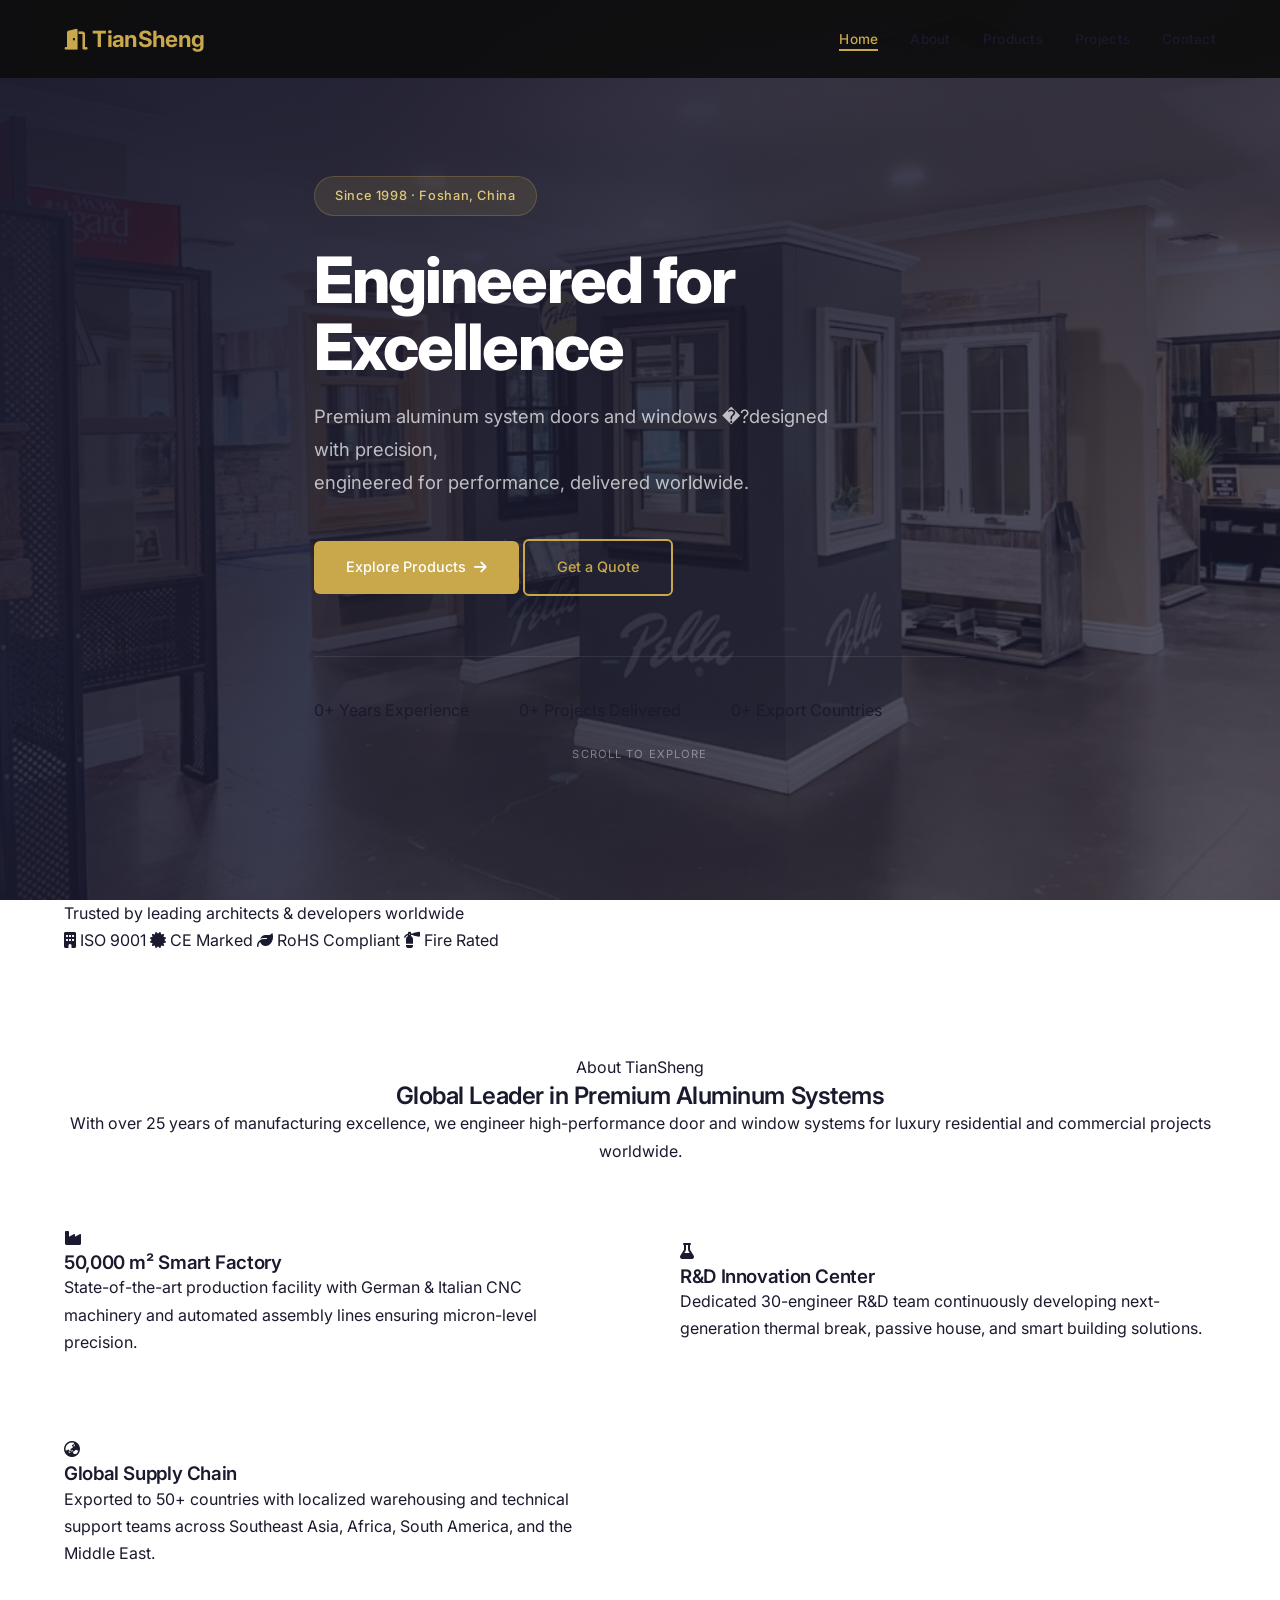
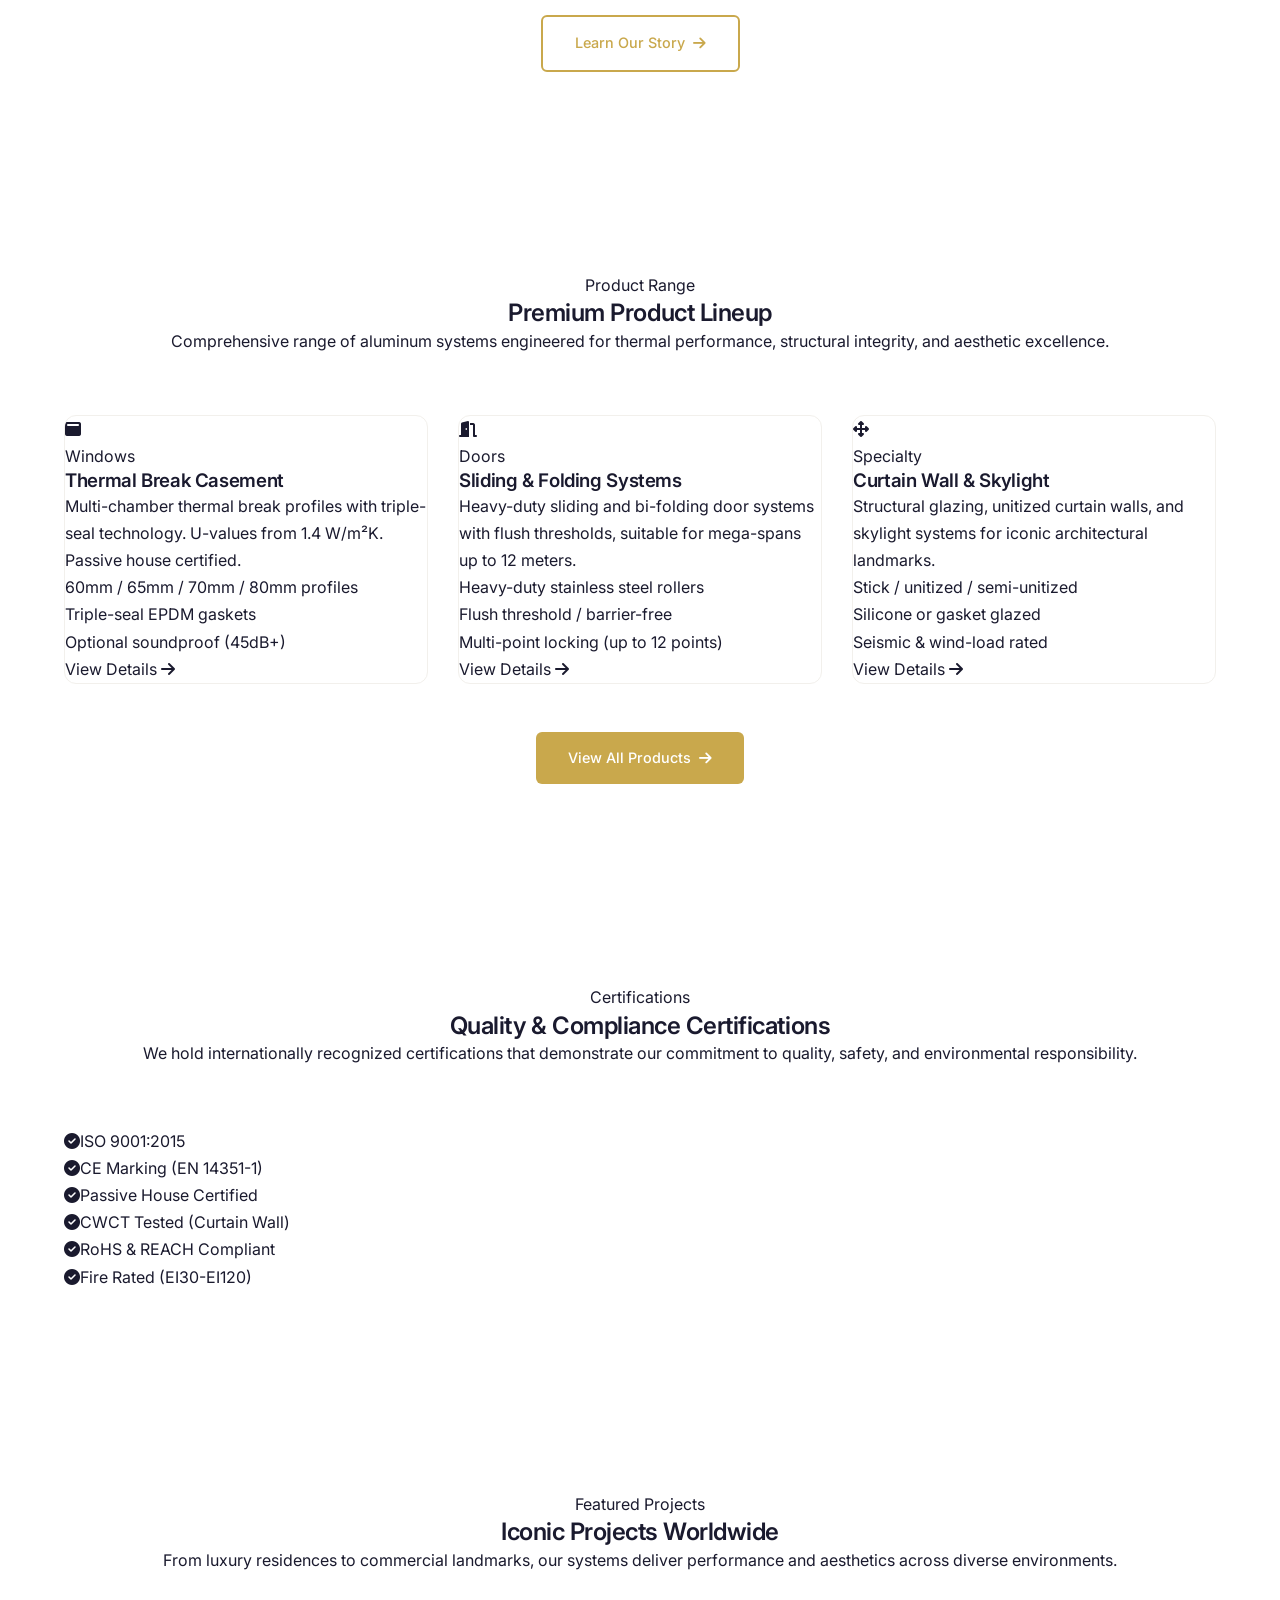
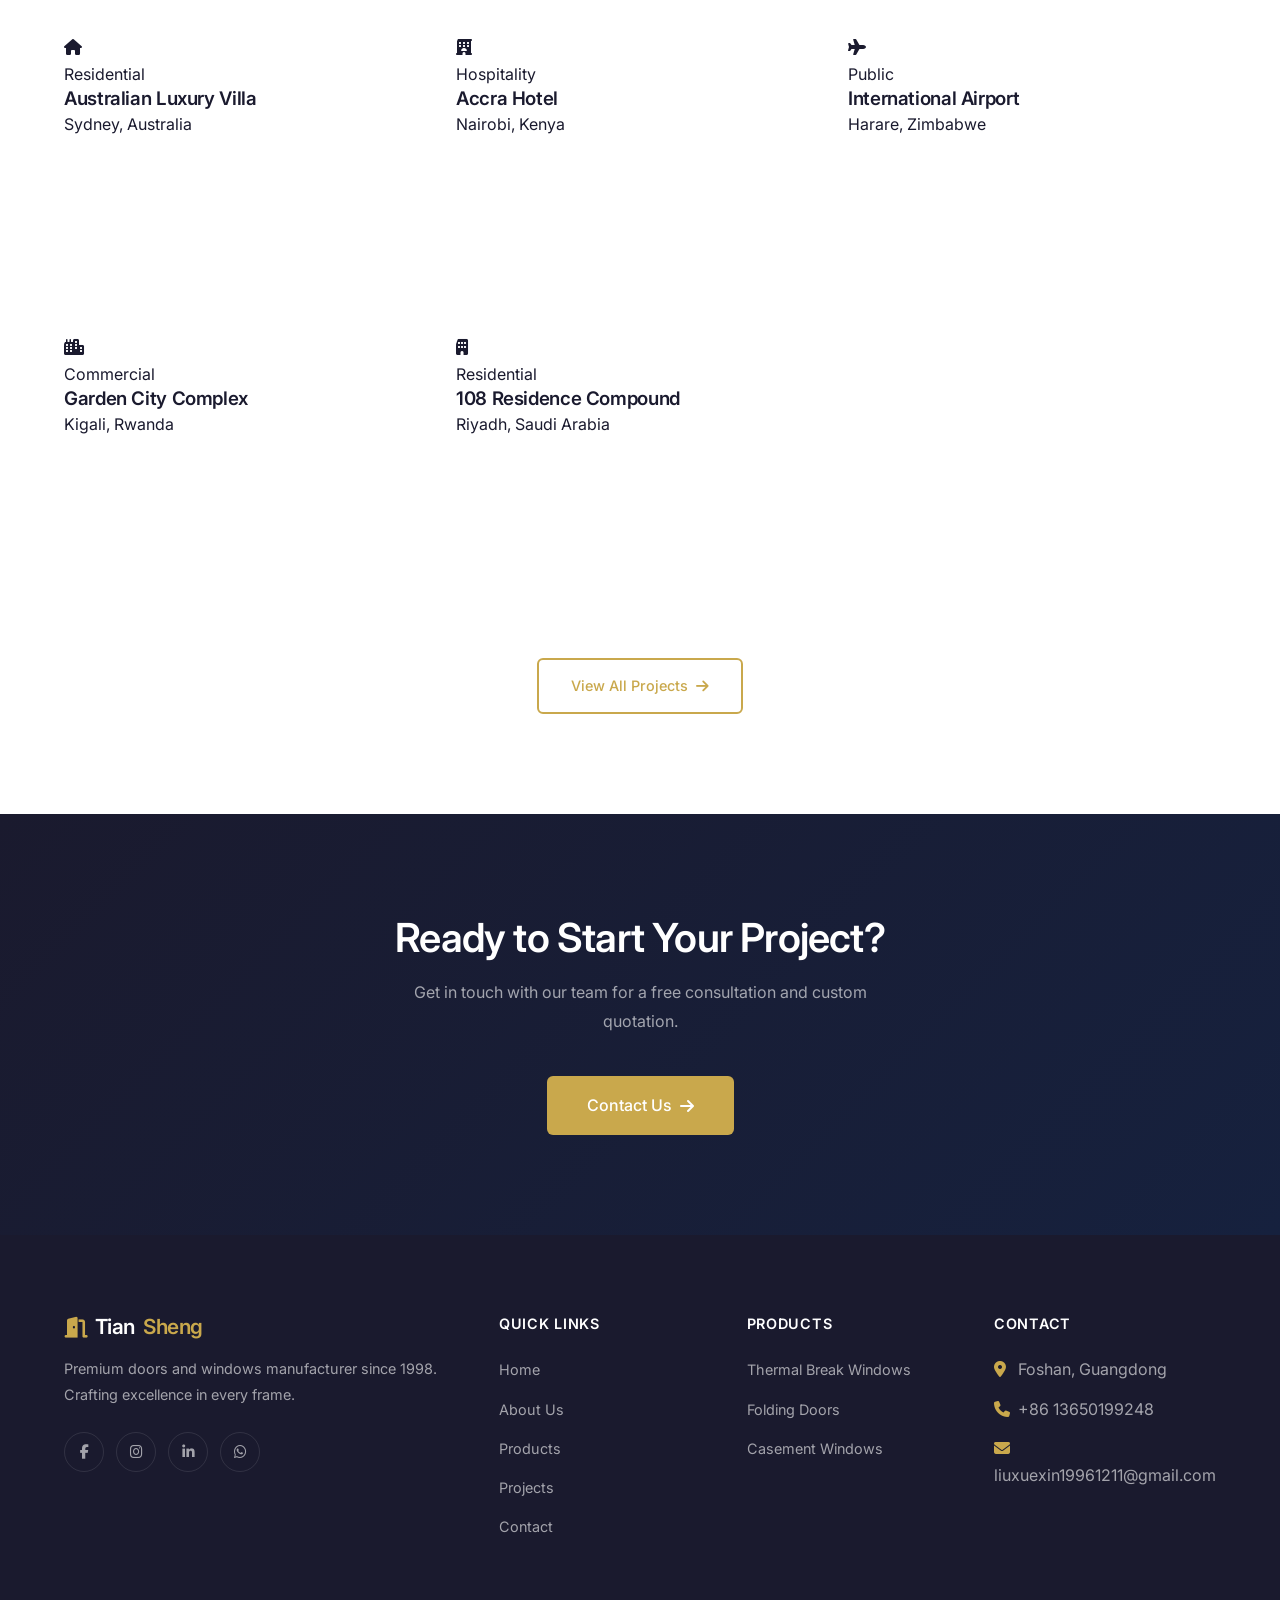
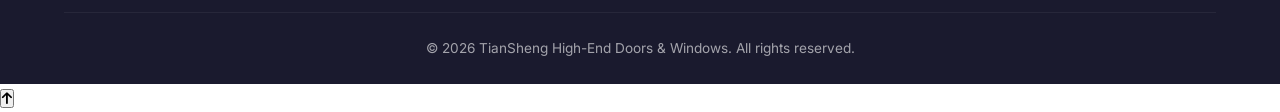
==== index.html @ 4a29be85 "Initial commit: tiansheng aluminum website" ====
<!DOCTYPE html>
<html lang="en">
<head>
  <meta charset="UTF-8">
  <meta name="viewport" content="width=device-width, initial-scale=1.0">
  <title>TianSheng �?High-End Doors & Windows | Premium Aluminum Systems</title>
  <meta name="description" content="TianSheng is a world-class manufacturer of thermal break aluminum windows, sliding doors, folding doors and curtain wall systems. ISO 9001, CE certified. Engineered in Foshan, China.">
  <link rel="preconnect" href="https://fonts.googleapis.com">
  <link rel="preconnect" href="https://fonts.gstatic.com" crossorigin>
  <link href="https://fonts.googleapis.com/css2?family=Inter:wght@300;400;500;600;700;800&family=Noto+Sans+SC:wght@300;400;500;700&display=swap" rel="stylesheet">
  <link rel="stylesheet" href="https://cdnjs.cloudflare.com/ajax/libs/font-awesome/6.4.0/css/all.min.css">
  <link rel="stylesheet" href="css/style.css">
</head>
<body>

  <!-- ===== Navigation ===== -->
  <nav class="navbar" id="navbar">
    <div class="container">
      <a href="index.html" class="logo">
        <i class="fas fa-door-open"></i>
        <span>TianSheng</span>
      </a>
      <ul class="nav-links" id="navMenu">
        <li><a href="index.html" class="active">Home</a></li>
        <li><a href="about.html">About</a></li>
        <li><a href="products.html">Products</a></li>
        <li><a href="projects.html">Projects</a></li>
        <li><a href="contact.html">Contact</a></li>
      </ul>
      <button class="hamburger" id="navToggle" aria-label="Toggle navigation">
        <span></span><span></span><span></span>
      </button>
    </div>
  </nav>

  <!-- ===== Hero Section ===== -->
  <section class="hero" id="hero">
    <div class="hero-overlay"></div>
    <div class="hero-bg">
      <img src="images/hero/hero-bg.jpg" alt="TianSheng premium aluminum window and door systems">
    </div>
    <div class="hero-content container">
      <div class="hero-badge">Since 1998 · Foshan, China</div>
      <h1>Engineered for<br><span class="hero-highlight">Excellence</span></h1>
      <p>Premium aluminum system doors and windows �?designed with precision,<br>engineered for performance, delivered worldwide.</p>
      <div class="hero-buttons">
        <a href="products.html" class="btn btn-primary">Explore Products <i class="fas fa-arrow-right"></i></a>
        <a href="contact.html" class="btn btn-outline">Get a Quote</a>
      </div>
      <div class="hero-stats">
        <div class="hero-stat">
          <span class="hero-stat-number" data-count="25">0</span><span class="hero-stat-suffix">+</span>
          <span class="hero-stat-label">Years Experience</span>
        </div>
        <div class="hero-stat">
          <span class="hero-stat-number" data-count="500">0</span><span class="hero-stat-suffix">+</span>
          <span class="hero-stat-label">Projects Delivered</span>
        </div>
        <div class="hero-stat">
          <span class="hero-stat-number" data-count="50">0</span><span class="hero-stat-suffix">+</span>
          <span class="hero-stat-label">Export Countries</span>
        </div>
      </div>
      <div class="scroll-indicator">
        <div class="mouse"></div>
        <span>Scroll to explore</span>
      </div>
    </div>
  </section>

  <!-- ===== Brand Bar ===== -->
  <section class="brand-bar">
    <div class="container">
      <span>Trusted by leading architects &amp; developers worldwide</span>
      <div class="brand-logos">
        <span><i class="fas fa-building"></i> ISO 9001</span>
        <span><i class="fas fa-certificate"></i> CE Marked</span>
        <span><i class="fas fa-leaf"></i> RoHS Compliant</span>
        <span><i class="fas fa-fire-extinguisher"></i> Fire Rated</span>
      </div>
    </div>
  </section>

  <!-- ===== About Section ===== -->
  <section class="section" id="about">
    <div class="container">
      <div class="section-header reveal">
        <span class="section-tag">About TianSheng</span>
        <h2>Global Leader in <span>Premium Aluminum Systems</span></h2>
        <p>With over 25 years of manufacturing excellence, we engineer high-performance door and window systems for luxury residential and commercial projects worldwide.</p>
      </div>
      <div class="about-grid">
        <div class="about-card reveal">
          <div class="about-icon"><i class="fas fa-industry"></i></div>
          <h3>50,000 m² Smart Factory</h3>
          <p>State-of-the-art production facility with German & Italian CNC machinery and automated assembly lines ensuring micron-level precision.</p>
        </div>
        <div class="about-card reveal">
          <div class="about-icon"><i class="fas fa-flask"></i></div>
          <h3>R&D Innovation Center</h3>
          <p>Dedicated 30-engineer R&D team continuously developing next-generation thermal break, passive house, and smart building solutions.</p>
        </div>
        <div class="about-card reveal">
          <div class="about-icon"><i class="fas fa-globe-asia"></i></div>
          <h3>Global Supply Chain</h3>
          <p>Exported to 50+ countries with localized warehousing and technical support teams across Southeast Asia, Africa, South America, and the Middle East.</p>
        </div>
      </div>
      <div style="text-align:center;margin-top:48px;" class="reveal">
        <a href="about.html" class="btn btn-outline">Learn Our Story <i class="fas fa-arrow-right"></i></a>
      </div>
    </div>
  </section>

  <!-- ===== Products Section ===== -->
  <section class="section section-dark" id="products">
    <div class="container">
      <div class="section-header reveal">
        <span class="section-tag">Product Range</span>
        <h2>Premium <span>Product Lineup</span></h2>
        <p>Comprehensive range of aluminum systems engineered for thermal performance, structural integrity, and aesthetic excellence.</p>
      </div>
      <div class="products-grid">
        <div class="product-card reveal">
          <div class="product-image"><i class="fas fa-window-maximize"></i></div>
          <div class="product-info">
            <span class="product-category">Windows</span>
            <h3>Thermal Break Casement</h3>
            <p>Multi-chamber thermal break profiles with triple-seal technology. U-values from 1.4 W/m²K. Passive house certified.</p>
            <ul>
              <li>60mm / 65mm / 70mm / 80mm profiles</li>
              <li>Triple-seal EPDM gaskets</li>
              <li>Optional soundproof (45dB+)</li>
            </ul>
            <a href="products.html" class="btn-text">View Details <i class="fas fa-arrow-right"></i></a>
          </div>
        </div>
        <div class="product-card reveal">
          <div class="product-image"><i class="fas fa-door-open"></i></div>
          <div class="product-info">
            <span class="product-category">Doors</span>
            <h3>Sliding & Folding Systems</h3>
            <p>Heavy-duty sliding and bi-folding door systems with flush thresholds, suitable for mega-spans up to 12 meters.</p>
            <ul>
              <li>Heavy-duty stainless steel rollers</li>
              <li>Flush threshold / barrier-free</li>
              <li>Multi-point locking (up to 12 points)</li>
            </ul>
            <a href="products.html" class="btn-text">View Details <i class="fas fa-arrow-right"></i></a>
          </div>
        </div>
        <div class="product-card reveal">
          <div class="product-image"><i class="fas fa-arrows-alt"></i></div>
          <div class="product-info">
            <span class="product-category">Specialty</span>
            <h3>Curtain Wall & Skylight</h3>
            <p>Structural glazing, unitized curtain walls, and skylight systems for iconic architectural landmarks.</p>
            <ul>
              <li>Stick / unitized / semi-unitized</li>
              <li>Silicone or gasket glazed</li>
              <li>Seismic & wind-load rated</li>
            </ul>
            <a href="products.html" class="btn-text">View Details <i class="fas fa-arrow-right"></i></a>
          </div>
        </div>
      </div>
      <div style="text-align:center;margin-top:48px;" class="reveal">
        <a href="products.html" class="btn btn-primary">View All Products <i class="fas fa-arrow-right"></i></a>
      </div>
    </div>
  </section>

  <!-- ===== Certifications ===== -->
  <section class="section">
    <div class="container">
      <div class="section-header reveal">
        <span class="section-tag">Certifications</span>
        <h2>Quality &amp; <span>Compliance Certifications</span></h2>
        <p>We hold internationally recognized certifications that demonstrate our commitment to quality, safety, and environmental responsibility.</p>
      </div>
      <div class="certs-grid">
        <div class="cert-card reveal"><i class="fas fa-check-circle"></i><span>ISO 9001:2015</span></div>
        <div class="cert-card reveal"><i class="fas fa-check-circle"></i><span>CE Marking (EN 14351-1)</span></div>
        <div class="cert-card reveal"><i class="fas fa-check-circle"></i><span>Passive House Certified</span></div>
        <div class="cert-card reveal"><i class="fas fa-check-circle"></i><span>CWCT Tested (Curtain Wall)</span></div>
        <div class="cert-card reveal"><i class="fas fa-check-circle"></i><span>RoHS & REACH Compliant</span></div>
        <div class="cert-card reveal"><i class="fas fa-check-circle"></i><span>Fire Rated (EI30-EI120)</span></div>
      </div>
    </div>
  </section>

  <!-- ===== Projects Section ===== -->
  <section class="section section-dark" id="projects">
    <div class="container">
      <div class="section-header reveal">
        <span class="section-tag">Featured Projects</span>
        <h2>Iconic <span>Projects Worldwide</span></h2>
        <p>From luxury residences to commercial landmarks, our systems deliver performance and aesthetics across diverse environments.</p>
      </div>
      <div class="projects-grid">
        <div class="project-card reveal">
          <div class="project-image"><i class="fas fa-home"></i></div>
          <div class="project-info">
            <span class="project-tag">Residential</span>
            <h3>Australian Luxury Villa</h3>
            <p>Sydney, Australia</p>
          </div>
        </div>
        <div class="project-card reveal">
          <div class="project-image"><i class="fas fa-hotel"></i></div>
          <div class="project-info">
            <span class="project-tag">Hospitality</span>
            <h3>Accra Hotel</h3>
            <p>Nairobi, Kenya</p>
          </div>
        </div>
        <div class="project-card reveal">
          <div class="project-image"><i class="fas fa-plane"></i></div>
          <div class="project-info">
            <span class="project-tag">Public</span>
            <h3>International Airport</h3>
            <p>Harare, Zimbabwe</p>
          </div>
        </div>
        <div class="project-card reveal">
          <div class="project-image"><i class="fas fa-city"></i></div>
          <div class="project-info">
            <span class="project-tag">Commercial</span>
            <h3>Garden City Complex</h3>
            <p>Kigali, Rwanda</p>
          </div>
        </div>
        <div class="project-card reveal">
          <div class="project-image"><i class="fas fa-building"></i></div>
          <div class="project-info">
            <span class="project-tag">Residential</span>
            <h3>108 Residence Compound</h3>
            <p>Riyadh, Saudi Arabia</p>
          </div>
        </div>
      </div>
      <div style="text-align:center;margin-top:48px;" class="reveal">
        <a href="projects.html" class="btn btn-outline">View All Projects <i class="fas fa-arrow-right"></i></a>
      </div>
    </div>
  </section>

  <!-- ===== CTA Section ===== -->
  <section class="section cta-section">
    <div class="container reveal">
      <h2>Ready to Start Your Project?</h2>
      <p>Get in touch with our team for a free consultation and custom quotation.</p>
      <a href="contact.html" class="btn btn-primary btn-lg">
        Contact Us <i class="fas fa-arrow-right"></i>
      </a>
    </div>
  </section>

  <!-- ===== Footer ===== -->
  <footer class="footer">
    <div class="container">
      <div class="footer-grid">
        <div class="footer-brand">
          <h3><i class="fas fa-door-open"></i> Tian<span>Sheng</span></h3>
          <p>Premium doors and windows manufacturer since 1998. Crafting excellence in every frame.</p>
          <div class="footer-social">
            <a href="#" aria-label="Facebook"><i class="fab fa-facebook-f"></i></a>
            <a href="#" aria-label="Instagram"><i class="fab fa-instagram"></i></a>
            <a href="#" aria-label="LinkedIn"><i class="fab fa-linkedin-in"></i></a>
            <a href="#" aria-label="WhatsApp"><i class="fab fa-whatsapp"></i></a>
          </div>
        </div>
        <div class="footer-col">
          <h4>Quick Links</h4>
          <ul>
            <li><a href="index.html">Home</a></li>
            <li><a href="about.html">About Us</a></li>
            <li><a href="products.html">Products</a></li>
            <li><a href="projects.html">Projects</a></li>
            <li><a href="contact.html">Contact</a></li>
          </ul>
        </div>
        <div class="footer-col">
          <h4>Products</h4>
          <ul>
            <li><a href="products.html">Thermal Break Windows</a></li>
            <li><a href="products.html">Folding Doors</a></li>
            <li><a href="products.html">Casement Windows</a></li>
          </ul>
        </div>
        <div class="footer-col">
          <h4>Contact</h4>
          <ul>
            <li><i class="fas fa-map-marker-alt"></i> Foshan, Guangdong</li>
            <li><i class="fas fa-phone"></i> +86 13650199248</li>
            <li><i class="fas fa-envelope"></i> liuxuexin19961211@gmail.com</li>
          </ul>
        </div>
      </div>
      <div class="footer-bottom">
        <p>&copy; 2026 TianSheng High-End Doors & Windows. All rights reserved.</p>
      </div>
    </div>
  </footer>

  <!-- ===== Back to Top ===== -->
  <button id="backToTop" aria-label="Back to top"><i class="fas fa-arrow-up"></i></button>

  <!-- ===== SCRIPTS ===== -->
  <script src="js/script.js"></script>
</body>
</html>
---- css/style.css ----
/* ============================================================
   TianSheng — 高端门窗系统 · Schüco-Level Brand Stylesheet
   ============================================================ */

/* ----- Root Variables ----- */
:root {
  --gold:        #c9a84c;
  --gold-dark:   #a8882e;
  --gold-light:  #e0c87a;
  --dark:        #1a1a2e;
  --dark-2:      #16213e;
  --dark-3:      #0f3460;
  --white:       #ffffff;
  --off-white:   #f8f7f4;
  --gray-50:     #faf9f7;
  --gray-100:    #f2f0ec;
  --gray-200:    #e2dfd8;
  --gray-300:    #c5c1b8;
  --gray-400:    #9a958c;
  --gray-500:    #6b655c;
  --gray-600:    #4a4540;
  --gray-700:    #2d2925;
  --text:        #1a1a2e;
  --text-light:  #6b655c;
  --font:        'Inter', -apple-system, BlinkMacSystemFont, 'Segoe UI', sans-serif;
  --transition:  0.4s cubic-bezier(0.25, 0.46, 0.45, 0.94);
  --shadow-sm:   0 2px 8px rgba(0,0,0,0.04);
  --shadow-md:   0 8px 32px rgba(0,0,0,0.06);
  --shadow-lg:   0 20px 60px rgba(0,0,0,0.08);
  --shadow-gold: 0 4px 20px rgba(201, 168, 76, 0.3);
  --radius:      12px;
  --radius-sm:   6px;
}

/* ----- Reset & Base ----- */
*,
*::before,
*::after {
  margin: 0;
  padding: 0;
  box-sizing: border-box;
}

html {
  scroll-behavior: smooth;
  -webkit-font-smoothing: antialiased;
  -moz-osx-font-smoothing: grayscale;
}

body {
  font-family: var(--font);
  font-size: 16px;
  line-height: 1.7;
  color: var(--text);
  background: var(--white);
  overflow-x: hidden;
}

img {
  max-width: 100%;
  height: auto;
  display: block;
}

a {
  text-decoration: none;
  color: inherit;
  transition: color var(--transition);
}

ul {
  list-style: none;
}

.container {
  width: 100%;
  max-width: 1200px;
  margin: 0 auto;
  padding: 0 24px;
}

/* ----- Typography ----- */
h1, h2, h3, h4, h5 {
  font-weight: 600;
  line-height: 1.2;
  letter-spacing: -0.02em;
}

.section-label {
  display: inline-block;
  font-size: 0.75rem;
  font-weight: 600;
  letter-spacing: 0.15em;
  text-transform: uppercase;
  color: var(--gold);
  margin-bottom: 12px;
}

.section-title {
  font-size: 2.5rem;
  font-weight: 700;
  margin-bottom: 16px;
  color: var(--text);
}

.section-subtitle {
  font-size: 1.05rem;
  color: var(--text-light);
  max-width: 600px;
  line-height: 1.8;
}

.section {
  padding: 100px 0;
}

.section-header {
  text-align: center;
  margin-bottom: 60px;
}

.section-header .section-subtitle {
  margin: 0 auto;
}

/* ----- Buttons ----- */
.btn {
  display: inline-flex;
  align-items: center;
  gap: 8px;
  padding: 14px 32px;
  font-family: var(--font);
  font-size: 0.9rem;
  font-weight: 500;
  border: none;
  border-radius: var(--radius-sm);
  cursor: pointer;
  transition: all var(--transition);
}

.btn-primary {
  background: var(--gold);
  color: var(--white);
}

.btn-primary:hover {
  background: var(--gold-dark);
  box-shadow: var(--shadow-gold);
  transform: translateY(-2px);
}

.btn-outline {
  background: transparent;
  border: 2px solid var(--gold);
  color: var(--gold);
}

.btn-outline:hover {
  background: var(--gold);
  color: var(--white);
}

.btn-dark {
  background: var(--dark);
  color: var(--white);
}

.btn-dark:hover {
  background: var(--dark-2);
  transform: translateY(-2px);
}

.btn-lg {
  padding: 16px 40px;
  font-size: 1rem;
}

/* ============================================================
   NAVIGATION
   ============================================================ */
.navbar {
  position: fixed;
  top: 0;
  left: 0;
  right: 0;
  z-index: 1000;
  padding: 20px 0;
  transition: all var(--transition);
}

.navbar.scrolled {
  background: rgba(255,255,255,0.95);
  backdrop-filter: blur(20px);
  -webkit-backdrop-filter: blur(20px);
  padding: 12px 0;
  box-shadow: 0 1px 20px rgba(0,0,0,0.06);
}

.navbar .container {
  display: flex;
  align-items: center;
  justify-content: space-between;
}

.logo {
  display: flex;
  align-items: center;
  gap: 6px;
  font-size: 1.4rem;
  font-weight: 700;
  color: var(--text);
  letter-spacing: -0.03em;
}

.logo i {
  color: var(--gold);
  font-size: 1.3rem;
}

.logo span {
  color: var(--gold);
}

.nav-links {
  display: flex;
  align-items: center;
  gap: 32px;
}

.nav-links a {
  font-size: 0.85rem;
  font-weight: 500;
  letter-spacing: 0.02em;
  position: relative;
  padding: 4px 0;
}

.nav-links a::after {
  content: '';
  position: absolute;
  bottom: 0;
  left: 0;
  width: 0;
  height: 2px;
  background: var(--gold);
  transition: width var(--transition);
}

.nav-links a:hover::after,
.nav-links a.active::after {
  width: 100%;
}

.nav-links a.active {
  color: var(--gold);
}

.nav-cta {
  background: var(--gold);
  color: var(--white);
  padding: 10px 24px;
  border-radius: var(--radius-sm);
  font-size: 0.85rem;
  font-weight: 500;
  transition: all var(--transition);
}

.nav-cta:hover {
  background: var(--gold-dark);
  box-shadow: var(--shadow-gold);
}

.hamburger {
  display: none;
  flex-direction: column;
  gap: 5px;
  cursor: pointer;
  padding: 4px;
}

.hamburger span {
  width: 24px;
  height: 2px;
  background: var(--text);
  transition: all 0.3s;
  border-radius: 2px;
}

/* ============================================================
   HERO
   ============================================================ */
.hero {
  min-height: 100vh;
  display: flex;
  align-items: center;
  position: relative;
  background: var(--dark);
  overflow: hidden;
}

.hero-bg {
  position: absolute;
  inset: 0;
  z-index: 0;
}

.hero-bg img {
  width: 100%;
  height: 100%;
  object-fit: cover;
  opacity: 0.5;
  transform: scale(1.05);
  transition: transform 8s ease;
}

.hero.loaded .hero-bg img {
  transform: scale(1);
}

.hero-overlay {
  position: absolute;
  inset: 0;
  background: linear-gradient(
    135deg,
    rgba(26, 26, 46, 0.95) 0%,
    rgba(26, 26, 46, 0.7) 50%,
    rgba(26, 26, 46, 0.4) 100%
  );
  z-index: 1;
}

.hero .container {
  position: relative;
  z-index: 2;
  padding-top: 80px;
  padding-bottom: 80px;
}

.hero-content {
  max-width: 700px;
}

.hero-badge {
  display: inline-flex;
  align-items: center;
  gap: 8px;
  padding: 8px 20px;
  background: rgba(201, 168, 76, 0.12);
  border: 1px solid rgba(201, 168, 76, 0.25);
  border-radius: 50px;
  color: var(--gold-light);
  font-size: 0.8rem;
  font-weight: 500;
  letter-spacing: 0.05em;
  margin-bottom: 30px;
}

.hero-badge-dot {
  width: 6px;
  height: 6px;
  background: var(--gold);
  border-radius: 50%;
  animation: pulse-dot 2s ease-in-out infinite;
}

@keyframes pulse-dot {
  0%, 100% { opacity: 1; }
  50% { opacity: 0.4; }
}

.hero h1 {
  font-size: 4rem;
  font-weight: 800;
  color: var(--white);
  line-height: 1.05;
  margin-bottom: 20px;
  letter-spacing: -0.03em;
}

.hero h1 .highlight {
  color: var(--gold);
  position: relative;
}

.hero p {
  font-size: 1.15rem;
  color: rgba(255,255,255,0.7);
  line-height: 1.8;
  margin-bottom: 40px;
  max-width: 540px;
}

.hero-actions {
  display: flex;
  gap: 16px;
  flex-wrap: wrap;
}

.hero-stats {
  display: flex;
  gap: 50px;
  margin-top: 60px;
  padding-top: 40px;
  border-top: 1px solid rgba(255,255,255,0.08);
}

.hero-stat h3 {
  font-size: 2rem;
  font-weight: 700;
  color: var(--white);
}

.hero-stat h3 .gold {
  color: var(--gold);
}

.hero-stat p {
  font-size: 0.85rem;
  color: rgba(255,255,255,0.5);
  margin: 0;
}

/* Scroll indicator */
.scroll-indicator {
  position: absolute;
  bottom: 40px;
  left: 50%;
  transform: translateX(-50%);
  z-index: 2;
  display: flex;
  flex-direction: column;
  align-items: center;
  gap: 8px;
  color: rgba(255,255,255,0.4);
  font-size: 0.7rem;
  letter-spacing: 0.1em;
  text-transform: uppercase;
}

.scroll-line {
  width: 1px;
  height: 40px;
  background: linear-gradient(to bottom, var(--gold), transparent);
  animation: scroll-line 2s ease-in-out infinite;
}

@keyframes scroll-line {
  0% { transform: scaleY(0); transform-origin: top; opacity: 1; }
  50% { transform: scaleY(1); transform-origin: top; opacity: 0.5; }
  51% { transform: scaleY(1); transform-origin: bottom; opacity: 0.5; }
  100% { transform: scaleY(0); transform-origin: bottom; opacity: 1; }
}

/* ============================================================
   ABOUT / PHILOSOPHY
   ============================================================ */
.about-section {
  background: var(--white);
}

.about-grid {
  display: grid;
  grid-template-columns: 1fr 1fr;
  gap: 80px;
  align-items: center;
}

.about-image {
  position: relative;
  border-radius: var(--radius);
  overflow: hidden;
}

.about-image img {
  width: 100%;
  height: 500px;
  object-fit: cover;
  border-radius: var(--radius);
}

.about-image::after {
  content: '';
  position: absolute;
  inset: 0;
  border: 1px solid rgba(201, 168, 76, 0.3);
  border-radius: var(--radius);
  pointer-events: none;
}

.about-image-badge {
  position: absolute;
  bottom: 30px;
  left: 30px;
  background: rgba(26, 26, 46, 0.9);
  backdrop-filter: blur(10px);
  padding: 20px 28px;
  border-radius: var(--radius-sm);
  border: 1px solid rgba(201, 168, 76, 0.2);
}

.about-image-badge h3 {
  color: var(--gold);
  font-size: 1.1rem;
  margin-bottom: 4px;
}

.about-image-badge p {
  color: rgba(255,255,255,0.6);
  font-size: 0.85rem;
}

.about-content h2 {
  font-size: 2.5rem;
  margin-bottom: 24px;
}

.about-content p {
  color: var(--text-light);
  line-height: 1.9;
  margin-bottom: 20px;
}

.about-features {
  display: grid;
  grid-template-columns: 1fr 1fr;
  gap: 20px;
  margin-top: 32px;
}

.about-feature {
  display: flex;
  align-items: center;
  gap: 12px;
  padding: 14px 18px;
  background: var(--gray-50);
  border-radius: var(--radius-sm);
  border: 1px solid var(--gray-100);
}

.about-feature i {
  color: var(--gold);
  font-size: 1.1rem;
}

.about-feature span {
  font-size: 0.9rem;
  font-weight: 500;
}

/* ============================================================
   PRODUCTS
   ============================================================ */
.products-section {
  background: var(--gray-50);
}

.products-grid {
  display: grid;
  grid-template-columns: repeat(3, 1fr);
  gap: 30px;
}

.product-card {
  background: var(--white);
  border-radius: var(--radius);
  overflow: hidden;
  border: 1px solid var(--gray-100);
  transition: all var(--transition);
  cursor: pointer;
  position: relative;
}

.product-card:hover {
  transform: translateY(-8px);
  box-shadow: var(--shadow-lg);
  border-color: rgba(201, 168, 76, 0.2);
}

.product-card-image {
  position: relative;
  height: 260px;
  overflow: hidden;
}

.product-card-image img {
  width: 100%;
  height: 100%;
  object-fit: cover;
  transition: transform 0.6s ease;
}

.product-card:hover .product-card-image img {
  transform: scale(1.05);
}

.product-card-badge {
  position: absolute;
  top: 16px;
  left: 16px;
  padding: 6px 14px;
  background: var(--gold);
  color: var(--white);
  font-size: 0.7rem;
  font-weight: 600;
  letter-spacing: 0.05em;
  border-radius: 50px;
  text-transform: uppercase;
}

.product-card-body {
  padding: 24px;
}

.product-card-body h3 {
  font-size: 1.15rem;
  font-weight: 600;
  margin-bottom: 8px;
}

.product-card-body p {
  font-size: 0.9rem;
  color: var(--text-light);
  line-height: 1.6;
  margin-bottom: 16px;
}

.product-card-specs {
  display: flex;
  gap: 16px;
  flex-wrap: wrap;
}

.product-card-spec {
  font-size: 0.75rem;
  color: var(--gray-400);
  display: flex;
  align-items: center;
  gap: 4px;
}

.product-card-spec i {
  color: var(--gold);
  font-size: 0.7rem;
}

.product-card-link {
  display: inline-flex;
  align-items: center;
  gap: 6px;
  font-size: 0.85rem;
  font-weight: 500;
  color: var(--gold);
  margin-top: 16px;
  transition: gap var(--transition);
}

.product-card-link:hover {
  gap: 10px;
}

/* ============================================================
   PRODUCT DETAIL (Modal)
   ============================================================ */
.modal-overlay {
  position: fixed;
  inset: 0;
  z-index: 2000;
  background: rgba(0,0,0,0.7);
  backdrop-filter: blur(8px);
  display: none;
  align-items: center;
  justify-content: center;
  padding: 40px 24px;
  opacity: 0;
  transition: opacity 0.3s ease;
}

.modal-overlay.active {
  display: flex;
  opacity: 1;
}

.modal-content {
  background: var(--white);
  max-width: 900px;
  width: 100%;
  max-height: 90vh;
  overflow-y: auto;
  border-radius: var(--radius);
  transform: scale(0.95) translateY(20px);
  transition: transform 0.4s cubic-bezier(0.25, 0.46, 0.45, 0.94);
}

.modal-overlay.active .modal-content {
  transform: scale(1) translateY(0);
}

.modal-close {
  position: absolute;
  top: 20px;
  right: 20px;
  width: 40px;
  height: 40px;
  border-radius: 50%;
  border: none;
  background: rgba(255,255,255,0.9);
  cursor: pointer;
  font-size: 1.2rem;
  display: flex;
  align-items: center;
  justify-content: center;
  transition: all var(--transition);
  z-index: 10;
}

.modal-close:hover {
  background: var(--gold);
  color: var(--white);
}

.modal-grid {
  display: grid;
  grid-template-columns: 1fr 1fr;
}

.modal-image {
  position: relative;
  min-height: 400px;
}

.modal-image img {
  width: 100%;
  height: 100%;
  object-fit: cover;
  position: absolute;
  inset: 0;
}

.modal-body {
  padding: 40px;
}

.modal-body h2 {
  font-size: 1.8rem;
  margin-bottom: 12px;
}

.modal-body .badge {
  display: inline-block;
  padding: 4px 12px;
  background: rgba(201, 168, 76, 0.12);
  color: var(--gold);
  font-size: 0.7rem;
  font-weight: 600;
  letter-spacing: 0.05em;
  border-radius: 50px;
  margin-bottom: 16px;
}

.modal-body .desc {
  color: var(--text-light);
  line-height: 1.8;
  margin-bottom: 24px;
}

.modal-specs h4 {
  font-size: 0.9rem;
  font-weight: 600;
  margin-bottom: 12px;
  color: var(--text);
  text-transform: uppercase;
  letter-spacing: 0.05em;
}

.modal-specs ul {
  margin-bottom: 24px;
}

.modal-specs li {
  padding: 8px 0;
  border-bottom: 1px solid var(--gray-100);
  font-size: 0.9rem;
  color: var(--gray-600);
  display: flex;
  gap: 8px;
}

.modal-specs li::before {
  content: '—';
  color: var(--gold);
}

/* ============================================================
   TECHNICAL SPECS / CERTIFICATIONS
   ============================================================ */
.tech-section {
  background: var(--white);
}

.tech-grid {
  display: grid;
  grid-template-columns: repeat(4, 1fr);
  gap: 30px;
}

.tech-card {
  text-align: center;
  padding: 40px 24px;
  border: 1px solid var(--gray-100);
  border-radius: var(--radius);
  transition: all var(--transition);
}

.tech-card:hover {
  border-color: var(--gold);
  box-shadow: var(--shadow-md);
  transform: translateY(-4px);
}

.tech-card-icon {
  width: 64px;
  height: 64px;
  margin: 0 auto 20px;
  background: rgba(201, 168, 76, 0.08);
  border-radius: 50%;
  display: flex;
  align-items: center;
  justify-content: center;
}

.tech-card-icon i {
  font-size: 1.5rem;
  color: var(--gold);
}

.tech-card h4 {
  font-size: 1rem;
  margin-bottom: 8px;
}

.tech-card p {
  font-size: 0.85rem;
  color: var(--text-light);
  line-height: 1.6;
}

/* ============================================================
   PROJECTS
   ============================================================ */
.projects-section {
  background: var(--dark);
  color: var(--white);
}

.projects-section .section-title {
  color: var(--white);
}

.projects-section .section-subtitle {
  color: rgba(255,255,255,0.5);
}

.projects-filter {
  display: flex;
  justify-content: center;
  gap: 12px;
  margin-bottom: 50px;
  flex-wrap: wrap;
}

.filter-btn {
  padding: 10px 24px;
  border: 1px solid rgba(255,255,255,0.12);
  background: transparent;
  color: rgba(255,255,255,0.6);
  border-radius: 50px;
  font-family: var(--font);
  font-size: 0.85rem;
  cursor: pointer;
  transition: all var(--transition);
}

.filter-btn:hover {
  border-color: var(--gold);
  color: var(--gold);
}

.filter-btn.active {
  background: var(--gold);
  border-color: var(--gold);
  color: var(--white);
}

.projects-grid {
  display: grid;
  grid-template-columns: repeat(3, 1fr);
  gap: 24px;
}

.project-card {
  position: relative;
  border-radius: var(--radius);
  overflow: hidden;
  cursor: pointer;
  aspect-ratio: 4/3;
}

.project-card img {
  width: 100%;
  height: 100%;
  object-fit: cover;
  transition: transform 0.6s ease;
}

.project-card:hover img {
  transform: scale(1.05);
}

.project-card-overlay {
  position: absolute;
  inset: 0;
  background: linear-gradient(to top, rgba(26,26,46,0.95) 0%, rgba(26,26,46,0.2) 60%, transparent 100%);
  display: flex;
  flex-direction: column;
  justify-content: flex-end;
  padding: 30px;
  opacity: 0;
  transition: opacity 0.4s ease;
}

.project-card:hover .project-card-overlay {
  opacity: 1;
}

.project-card-tag {
  display: inline-block;
  padding: 4px 12px;
  background: rgba(201, 168, 76, 0.2);
  color: var(--gold-light);
  font-size: 0.7rem;
  font-weight: 500;
  border-radius: 50px;
  margin-bottom: 10px;
  align-self: flex-start;
}

.project-card-overlay h3 {
  font-size: 1.1rem;
  color: var(--white);
  margin-bottom: 6px;
}

.project-card-overlay p {
  font-size: 0.85rem;
  color: rgba(255,255,255,0.6);
  line-height: 1.5;
}

/* ============================================================
   VALUES
   ============================================================ */
.values-section {
  background: var(--white);
}

.values-grid {
  display: grid;
  grid-template-columns: repeat(3, 1fr);
  gap: 40px;
}

.value-card {
  padding: 40px;
  border: 1px solid var(--gray-100);
  border-radius: var(--radius);
  transition: all var(--transition);
  text-align: center;
}

.value-card:hover {
  border-color: var(--gold);
  box-shadow: var(--shadow-md);
  transform: translateY(-4px);
}

.value-icon {
  width: 80px;
  height: 80px;
  margin: 0 auto 24px;
  background: rgba(201, 168, 76, 0.06);
  border-radius: 50%;
  display: flex;
  align-items: center;
  justify-content: center;
  font-size: 2rem;
  color: var(--gold);
}

.value-card h3 {
  font-size: 1.15rem;
  margin-bottom: 12px;
}

.value-card p {
  font-size: 0.9rem;
  color: var(--text-light);
  line-height: 1.7;
}

/* ============================================================
   CTA
   ============================================================ */
.cta-section {
  padding: 100px 0;
  background: linear-gradient(135deg, var(--dark) 0%, var(--dark-2) 100%);
  text-align: center;
}

.cta-section h2 {
  font-size: 2.5rem;
  color: var(--white);
  margin-bottom: 16px;
}

.cta-section p {
  color: rgba(255,255,255,0.6);
  max-width: 500px;
  margin: 0 auto 40px;
  line-height: 1.8;
}

.cta-actions {
  display: flex;
  justify-content: center;
  gap: 16px;
  flex-wrap: wrap;
}

/* ============================================================
   FOOTER
   ============================================================ */
.footer {
  background: var(--dark);
  padding: 80px 0 0;
  color: rgba(255,255,255,0.6);
}

.footer-grid {
  display: grid;
  grid-template-columns: 2fr 1fr 1fr 1fr;
  gap: 60px;
  padding-bottom: 60px;
  border-bottom: 1px solid rgba(255,255,255,0.06);
}

.footer-brand h3 {
  font-size: 1.3rem;
  color: var(--white);
  margin-bottom: 16px;
  display: flex;
  align-items: center;
  gap: 8px;
}

.footer-brand h3 i {
  color: var(--gold);
}

.footer-brand h3 span {
  color: var(--gold);
}

.footer-brand p {
  font-size: 0.9rem;
  line-height: 1.8;
  margin-bottom: 24px;
}

.footer-social {
  display: flex;
  gap: 12px;
}

.footer-social a {
  width: 40px;
  height: 40px;
  border: 1px solid rgba(255,255,255,0.1);
  border-radius: 50%;
  display: flex;
  align-items: center;
  justify-content: center;
  transition: all var(--transition);
  font-size: 0.9rem;
}

.footer-social a:hover {
  background: var(--gold);
  border-color: var(--gold);
  color: var(--white);
}

.footer-col h4 {
  color: var(--white);
  font-size: 0.9rem;
  font-weight: 600;
  margin-bottom: 24px;
  text-transform: uppercase;
  letter-spacing: 0.05em;
}

.footer-col ul li {
  margin-bottom: 12px;
}

.footer-col ul li a {
  font-size: 0.9rem;
  transition: all var(--transition);
}

.footer-col ul li a:hover {
  color: var(--gold);
  padding-left: 4px;
}

.footer-col ul li i {
  width: 20px;
  color: var(--gold);
}

.footer-bottom {
  padding: 24px 0;
  text-align: center;
  font-size: 0.85rem;
}

/* ============================================================
   FLOATING ELEMENTS
   ============================================================ */
.whatsapp-float {
  position: fixed;
  bottom: 30px;
  right: 30px;
  z-index: 999;
  width: 56px;
  height: 56px;
  background: #25d366;
  border-radius: 50%;
  display: flex;
  align-items: center;
  justify-content: center;
  color: var(--white);
  font-size: 1.5rem;
  box-shadow: 0 4px 20px rgba(37, 211, 102, 0.4);
  transition: all var(--transition);
}

.whatsapp-float:hover {
  transform: scale(1.1);
  box-shadow: 0 6px 28px rgba(37, 211, 102, 0.5);
  color: var(--white);
}

.back-to-top {
  position: fixed;
  bottom: 96px;
  right: 30px;
  z-index: 999;
  width: 44px;
  height: 44px;
  background: var(--dark);
  color: var(--white);
  border: none;
  border-radius: 50%;
  cursor: pointer;
  font-size: 1rem;
  opacity: 0;
  transform: translateY(20px);
  transition: all var(--transition);
  pointer-events: none;
}

.back-to-top.visible {
  opacity: 1;
  transform: translateY(0);
  pointer-events: auto;
}

.back-to-top:hover {
  background: var(--gold);
}

/* ============================================================
   PAGE HEADER
   ============================================================ */
.page-header {
  padding: 160px 0 80px;
  text-align: center;
  background: linear-gradient(135deg, var(--dark) 0%, var(--dark-2) 100%);
}

.page-header h1 {
  font-size: 3rem;
  color: var(--white);
  margin-bottom: 12px;
}

.page-header p {
  color: rgba(255,255,255,0.5);
  font-size: 1.05rem;
  max-width: 500px;
  margin: 0 auto;
}

.breadcrumb {
  display: flex;
  justify-content: center;
  gap: 8px;
  color: rgba(255,255,255,0.4);
  font-size: 0.85rem;
  margin-top: 12px;
}

.breadcrumb a {
  color: var(--gold);
}

/* ============================================================
   CONTACT PAGE
   ============================================================ */
.contact-grid {
  display: grid;
  grid-template-columns: 1fr 1fr;
  gap: 60px;
  max-width: 1100px;
  margin: 0 auto;
}

.contact-info h2,
.contact-form h2 {
  font-size: 1.8rem;
  margin-bottom: 30px;
  color: var(--text);
}

.contact-info > p {
  color: var(--text-light);
  margin-bottom: 40px;
  line-height: 1.8;
}

.info-item {
  display: flex;
  align-items: flex-start;
  gap: 20px;
  margin-bottom: 28px;
}

.info-icon {
  width: 50px;
  height: 50px;
  background: linear-gradient(135deg, var(--gold), var(--gold-dark));
  border-radius: 50%;
  display: flex;
  align-items: center;
  justify-content: center;
  flex-shrink: 0;
}

.info-icon i {
  color: var(--white);
  font-size: 1.2rem;
}

.info-item h3 {
  font-size: 1.1rem;
  margin-bottom: 4px;
  color: var(--text);
}

.info-item p {
  color: var(--text-light);
  font-size: 0.95rem;
}

.form-group {
  margin-bottom: 20px;
}

.form-row {
  display: grid;
  grid-template-columns: 1fr 1fr;
  gap: 20px;
}

.form-input,
.form-textarea {
  width: 100%;
  padding: 15px;
  border: 1px solid var(--gray-200);
  border-radius: var(--radius-sm);
  font-family: var(--font);
  font-size: 0.95rem;
  transition: all var(--transition);
  background: var(--white);
  color: var(--text);
}

.form-input:focus,
.form-textarea:focus {
  outline: none;
  border-color: var(--gold);
  box-shadow: 0 0 0 3px rgba(201, 168, 76, 0.1);
}

.form-textarea {
  resize: vertical;
  min-height: 140px;
}

.form-submit {
  width: 100%;
  padding: 16px;
  background: linear-gradient(135deg, var(--gold), var(--gold-dark));
  color: var(--white);
  border: none;
  border-radius: var(--radius-sm);
  font-family: var(--font);
  font-size: 1rem;
  font-weight: 600;
  cursor: pointer;
  transition: all var(--transition);
}

.form-submit:hover {
  box-shadow: var(--shadow-gold);
  transform: translateY(-2px);
}

.map-section {
  height: 450px;
  position: relative;
  overflow: hidden;
}

.map-section img {
  width: 100%;
  height: 100%;
  object-fit: cover;
}

.map-overlay {
  position: absolute;
  top: 50%;
  left: 50%;
  transform: translate(-50%, -50%);
  background: rgba(26, 32, 44, 0.85);
  padding: 30px 50px;
  border-radius: var(--radius);
  text-align: center;
  backdrop-filter: blur(4px);
}

.map-overlay i {
  color: var(--gold);
  font-size: 2.5rem;
  margin-bottom: 10px;
}

.map-overlay h3 {
  color: var(--white);
  font-size: 1.3rem;
  margin-bottom: 4px;
}

.map-overlay p {
  color: rgba(255,255,255,0.5);
  font-size: 0.9rem;
}

/* ============================================================
   ABOUT PAGE
   ============================================================ */
.about-grid-reverse .about-grid {
  direction: rtl;
}

.about-grid-reverse .about-content {
  direction: ltr;
}

.about-page-story {
  max-width: 800px;
  margin: 0 auto;
  text-align: center;
}

.about-page-story p {
  color: var(--text-light);
  line-height: 1.9;
  font-size: 1.05rem;
}

/* ============================================================
   PRODUCTS PAGE
   ============================================================ */
.product-detail-card {
  background: var(--white);
  border-radius: var(--radius);
  overflow: hidden;
  border: 1px solid var(--gray-100);
  margin-bottom: 40px;
  transition: box-shadow var(--transition);
}

.product-detail-card:hover {
  box-shadow: var(--shadow-md);
}

.product-detail-grid {
  display: grid;
  grid-template-columns: 1fr 1fr;
}

.product-detail-img {
  min-height: 400px;
  position: relative;
  overflow: hidden;
}

.product-detail-img img {
  width: 100%;
  height: 100%;
  object-fit: cover;
  position: absolute;
  inset: 0;
}

.product-detail-content {
  padding: 40px;
}

.product-detail-content .badge {
  display: inline-block;
  padding: 4px 12px;
  background: rgba(201, 168, 76, 0.12);
  color: var(--gold);
  font-size: 0.7rem;
  font-weight: 600;
  letter-spacing: 0.05em;
  border-radius: 50px;
  margin-bottom: 12px;
}

.product-detail-content h2 {
  font-size: 1.6rem;
  margin-bottom: 16px;
}

.product-detail-content > p {
  color: var(--text-light);
  line-height: 1.8;
  margin-bottom: 24px;
}

.product-detail-content h4 {
  font-size: 0.85rem;
  font-weight: 600;
  text-transform: uppercase;
  letter-spacing: 0.05em;
  color: var(--text);
  margin-bottom: 8px;
  margin-top: 20px;
}

.product-detail-content ul {
  margin-bottom: 20px;
}

.product-detail-content li {
  padding: 6px 0;
  font-size: 0.9rem;
  color: var(--gray-600);
  display: flex;
  gap: 8px;
}

.product-detail-content li::before {
  content: '—';
  color: var(--gold);
}

.product-tabs {
  display: flex;
  justify-content: center;
  gap: 12px;
  margin-bottom: 50px;
  flex-wrap: wrap;
}

.tab-btn {
  padding: 12px 28px;
  border: 1px solid var(--gray-200);
  background: var(--white);
  border-radius: 50px;
  font-family: var(--font);
  font-size: 0.9rem;
  cursor: pointer;
  transition: all var(--transition);
  color: var(--text-light);
}

.tab-btn:hover {
  border-color: var(--gold);
  color: var(--gold);
}

.tab-btn.active {
  background: var(--gold);
  border-color: var(--gold);
  color: var(--white);
}

/* ============================================================
   PROJECTS PAGE (projects.html)
   ============================================================ */
.projects-counter-section {
  background: var(--gray-50);
  text-align: center;
}

.counter-grid {
  display: grid;
  grid-template-columns: repeat(4, 1fr);
  gap: 30px;
}

.counter-card {
  padding: 40px 20px;
}

.counter-card h3 {
  font-size: 2.5rem;
  font-weight: 700;
  color: var(--gold);
  margin-bottom: 8px;
}

.counter-card p {
  color: var(--text-light);
  font-size: 0.9rem;
}

/* ============================================================
   ANIMATIONS
   ============================================================ */
.reveal {
  opacity: 0;
  transform: translateY(30px);
  transition: opacity 0.6s ease, transform 0.6s ease;
}

.reveal.visible {
  opacity: 1;
  transform: translateY(0);
}

.reveal-left {
  opacity: 0;
  transform: translateX(-40px);
  transition: opacity 0.6s ease, transform 0.6s ease;
}

.reveal-left.visible {
  opacity: 1;
  transform: translateX(0);
}

.reveal-right {
  opacity: 0;
  transform: translateX(40px);
  transition: opacity 0.6s ease, transform 0.6s ease;
}

.reveal-right.visible {
  opacity: 1;
  transform: translateX(0);
}

/* ============================================================
   RESPONSIVE
   ============================================================ */
@media (max-width: 1024px) {
  .hero h1 { font-size: 3rem; }
  .section-title { font-size: 2rem; }
  .products-grid { grid-template-columns: repeat(2, 1fr); }
  .projects-grid { grid-template-columns: repeat(2, 1fr); }
  .footer-grid { grid-template-columns: 1fr 1fr; gap: 40px; }
  .tech-grid { grid-template-columns: repeat(2, 1fr); }
  .about-grid { gap: 40px; }
  .contact-grid { gap: 40px; }
  .modal-grid { grid-template-columns: 1fr; }
  .modal-image { min-height: 300px; }
}

@media (max-width: 768px) {
  .section { padding: 60px 0; }
  
  .hamburger { display: flex; }
  .nav-links {
    position: fixed;
    top: 0;
    right: -100%;
    width: 280px;
    height: 100vh;
    background: var(--white);
    flex-direction: column;
    padding: 80px 32px 32px;
    gap: 20px;
    box-shadow: -4px 0 20px rgba(0,0,0,0.1);
    transition: right 0.3s ease;
    z-index: 100;
  }
  .nav-links.active { right: 0; }

  .hero { min-height: 90vh; }
  .hero h1 { font-size: 2.2rem; }
  .hero p { font-size: 1rem; }
  .hero-stats { flex-wrap: wrap; gap: 24px; }
  
  .about-grid,
  .contact-grid { grid-template-columns: 1fr; }
  .about-image { order: -1; }
  .about-image img { height: 300px; }
  
  .products-grid { grid-template-columns: 1fr; }
  .projects-grid { grid-template-columns: 1fr; }
  .values-grid { grid-template-columns: 1fr; }
  .tech-grid { grid-template-columns: 1fr 1fr; }
  
  .page-header h1 { font-size: 2rem; }
  
  .product-detail-grid { grid-template-columns: 1fr; }
  .product-detail-img { min-height: 250px; }
  .product-detail-content { padding: 24px; }
  
  .footer-grid { grid-template-columns: 1fr; gap: 32px; }
  .form-row { grid-template-columns: 1fr; }
  
  .counter-grid { grid-template-columns: repeat(2, 1fr); }
  .section-title { font-size: 1.6rem; }
  
  .modal-body { padding: 24px; }
  .map-overlay { padding: 20px 24px; }
}

@media (max-width: 480px) {
  .hero h1 { font-size: 1.8rem; }
  .hero-actions { flex-direction: column; }
  .btn { width: 100%; justify-content: center; }
  .tech-grid { grid-template-columns: 1fr; }
  .counter-grid { grid-template-columns: 1fr 1fr; }
}

/* ----- Case Studies (Projects page) ----- */
.case-study {
  margin-top: 20px;
  border-top: 1px solid var(--gray-200);
  padding-top: 16px;
}
.case-study-toggle {
  background: none;
  border: none;
  color: var(--gold);
  font-size: 0.9rem;
  font-weight: 600;
  cursor: pointer;
  display: inline-flex;
  align-items: center;
  gap: 8px;
  padding: 8px 0;
  transition: color 0.3s;
}
.case-study-toggle:hover { color: var(--gold-dark); }
.case-study-toggle i { transition: transform 0.3s; }
.case-study-toggle.active i { transform: rotate(180deg); }
.case-study-body {
  max-height: 0;
  overflow: hidden;
  transition: max-height 0.5s ease, padding 0.3s ease;
  padding: 0;
}
.case-study-body.open {
  max-height: 1000px;
  padding: 16px 0 8px;
}
.case-study-body h4 {
  color: var(--dark);
  font-size: 0.95rem;
  margin-bottom: 6px;
  margin-top: 14px;
}
.case-study-body h4:first-child { margin-top: 0; }
.case-study-body p {
  color: var(--gray-500);
  font-size: 0.9rem;
  line-height: 1.7;
  margin-bottom: 8px;
}
.case-study-body ul {
  list-style: none;
  padding: 0;
  margin: 0 0 8px;
}
.case-study-body ul li {
  color: var(--gray-500);
  font-size: 0.85rem;
  padding: 3px 0;
  padding-left: 16px;
  position: relative;
}
.case-study-body ul li::before {
  content: '▸';
  position: absolute;
  left: 0;
  color: var(--gold);
}
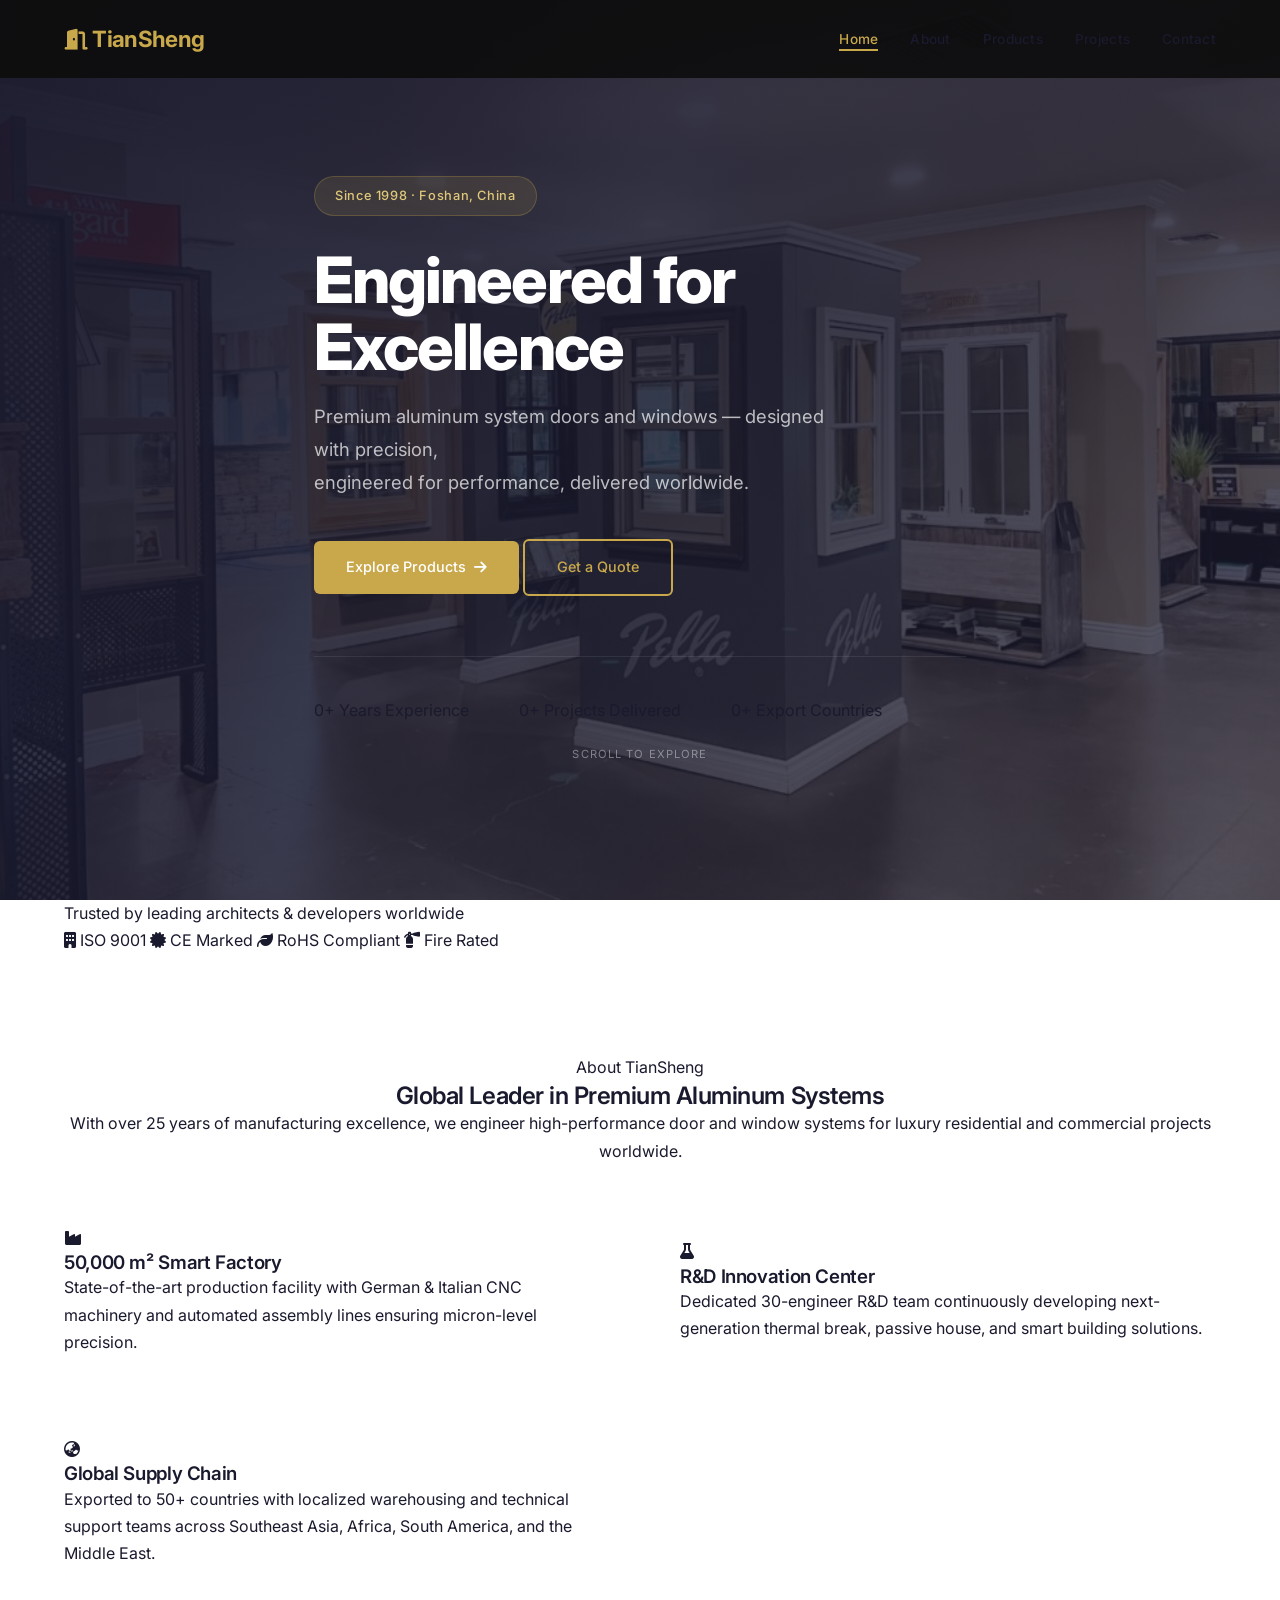
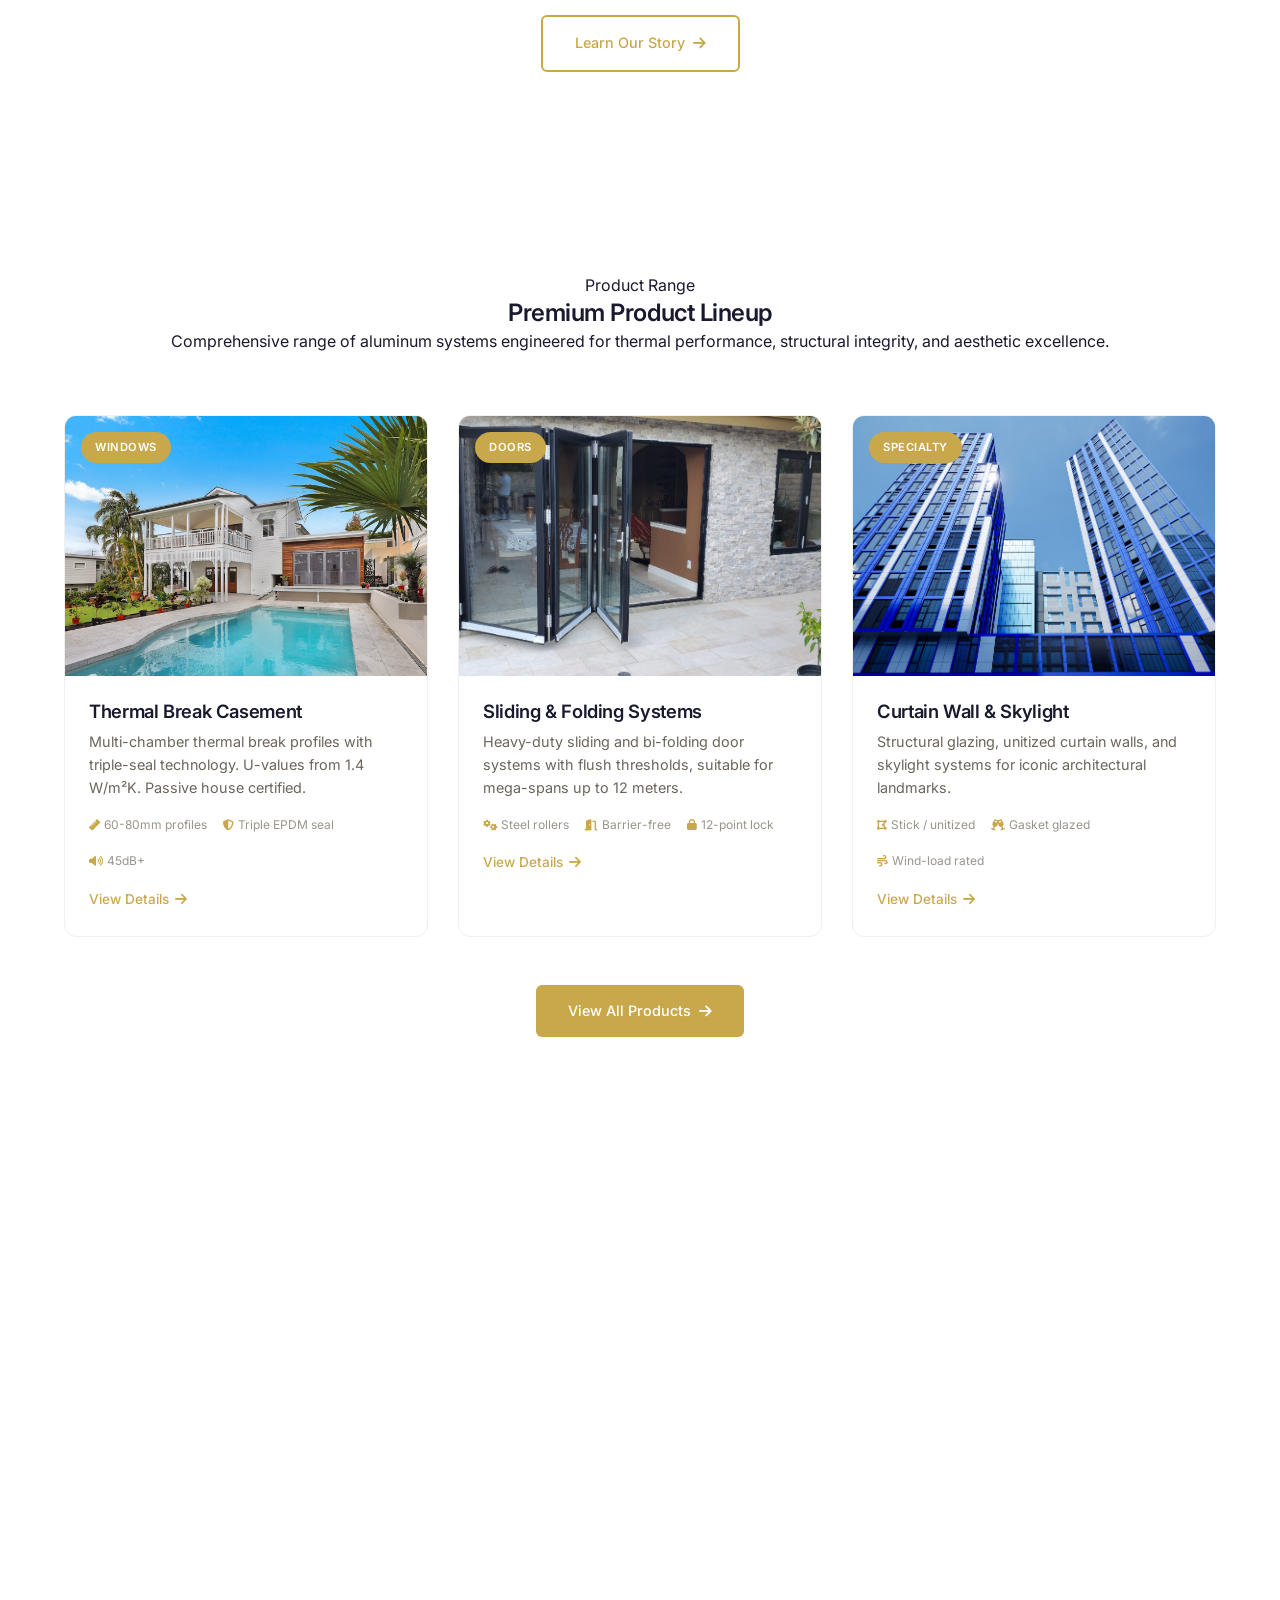
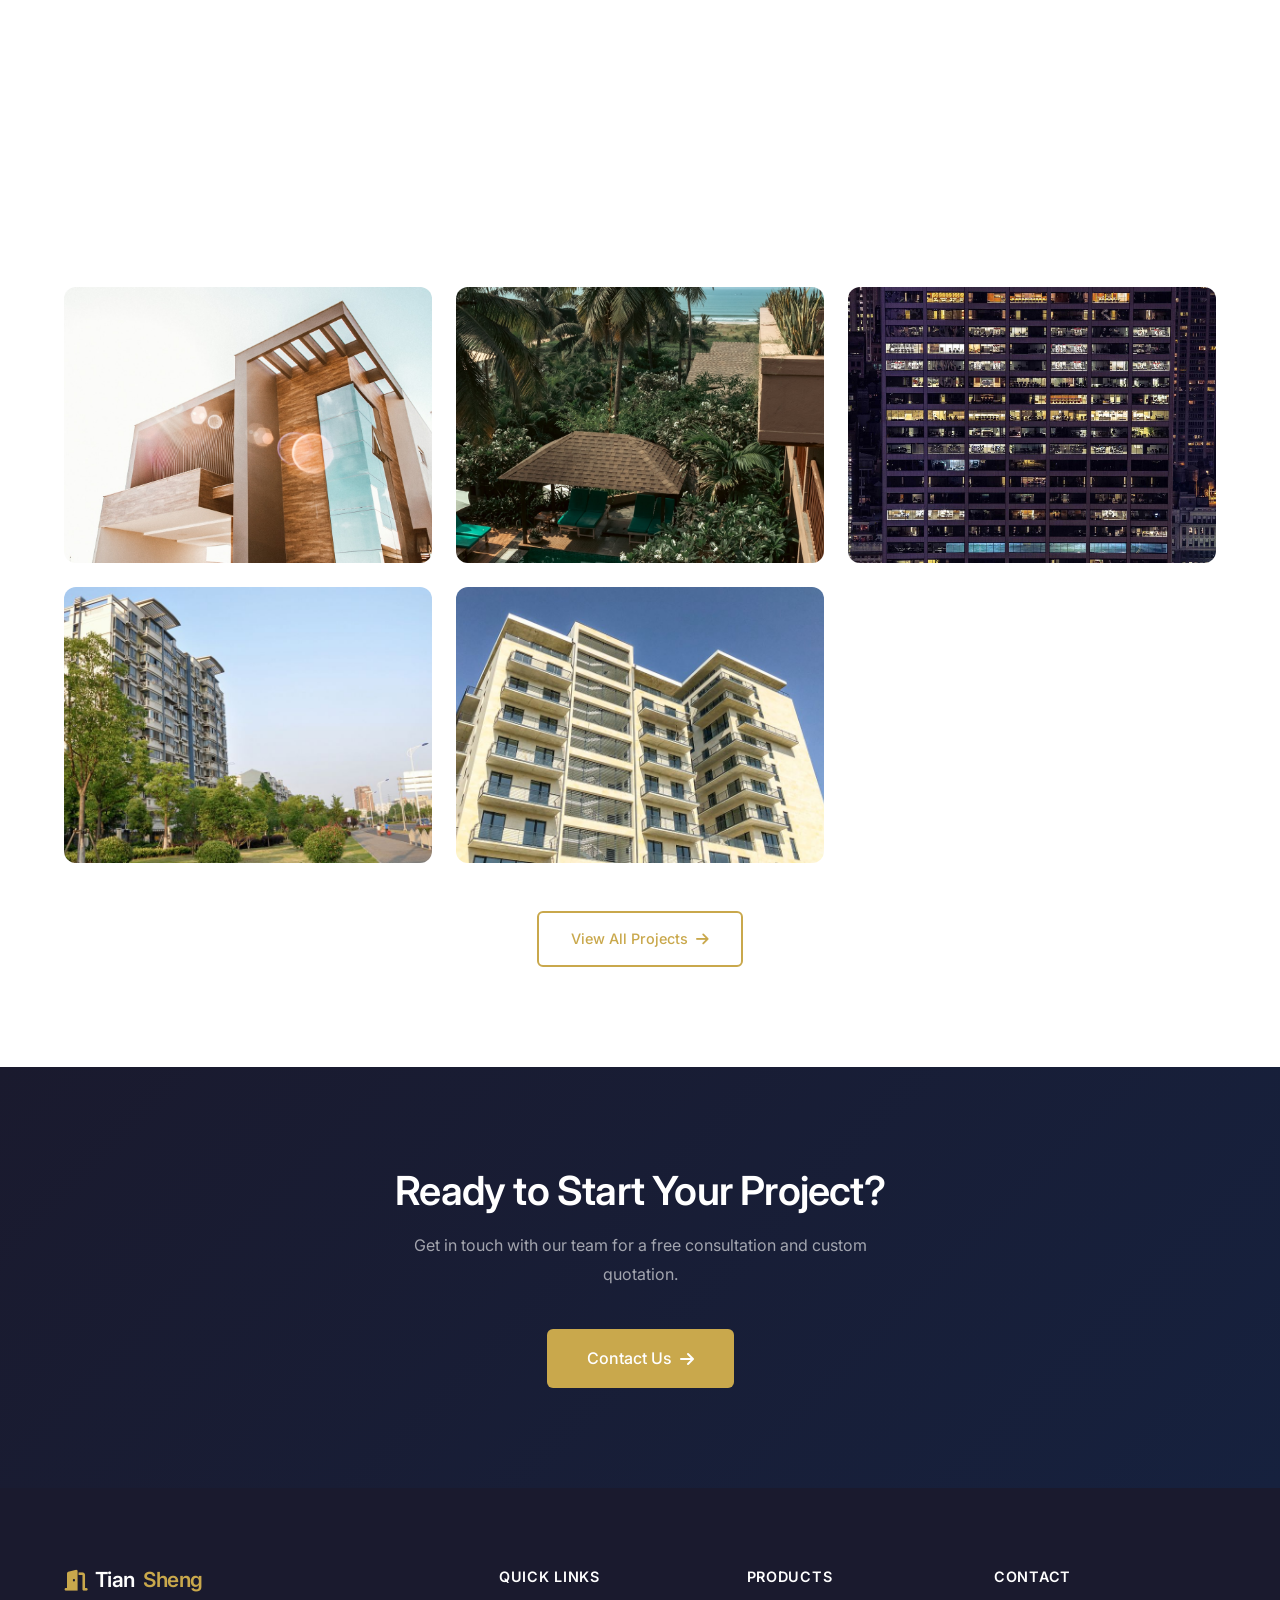
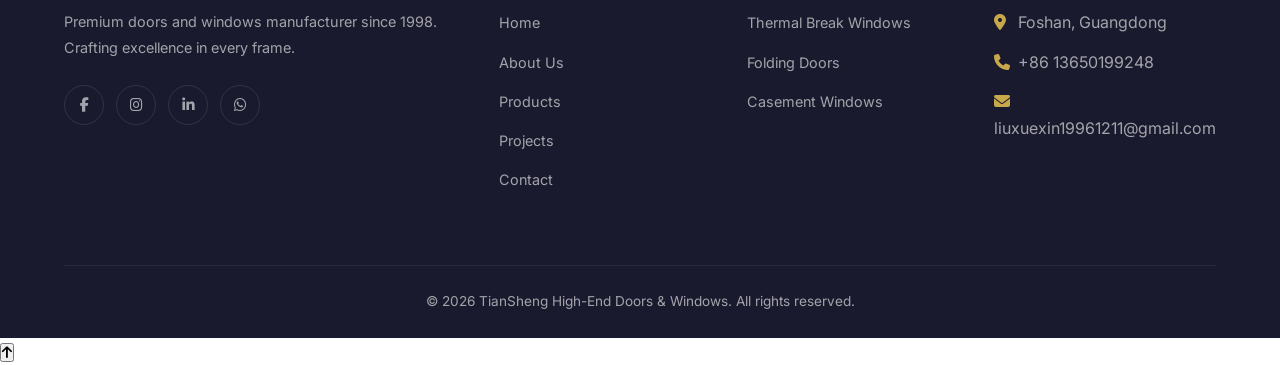
==== commit 98febfd6: "Fix encoding: replace U+FFFD with em dashes; replace icons with images" ====
--- a/index.html
+++ b/index.html
@@ -3,7 +3,7 @@
 <head>
   <meta charset="UTF-8">
   <meta name="viewport" content="width=device-width, initial-scale=1.0">
-  <title>TianSheng �?High-End Doors & Windows | Premium Aluminum Systems</title>
+  <title>TianSheng — High-End Doors & Windows | Premium Aluminum Systems</title>
   <meta name="description" content="TianSheng is a world-class manufacturer of thermal break aluminum windows, sliding doors, folding doors and curtain wall systems. ISO 9001, CE certified. Engineered in Foshan, China.">
   <link rel="preconnect" href="https://fonts.googleapis.com">
   <link rel="preconnect" href="https://fonts.gstatic.com" crossorigin>
@@ -42,7 +42,7 @@
     <div class="hero-content container">
       <div class="hero-badge">Since 1998 · Foshan, China</div>
       <h1>Engineered for<br><span class="hero-highlight">Excellence</span></h1>
-      <p>Premium aluminum system doors and windows �?designed with precision,<br>engineered for performance, delivered worldwide.</p>
+      <p>Premium aluminum system doors and windows — designed with precision,<br>engineered for performance, delivered worldwide.</p>
       <div class="hero-buttons">
         <a href="products.html" class="btn btn-primary">Explore Products <i class="fas fa-arrow-right"></i></a>
         <a href="contact.html" class="btn btn-outline">Get a Quote</a>
@@ -122,45 +122,51 @@
       </div>
       <div class="products-grid">
         <div class="product-card reveal">
-          <div class="product-image"><i class="fas fa-window-maximize"></i></div>
-          <div class="product-info">
-            <span class="product-category">Windows</span>
+          <div class="product-card-image">
+            <img src="images/products/casement-window.jpg" alt="Thermal Break Casement Window">
+            <span class="product-card-badge">Windows</span>
+          </div>
+          <div class="product-card-body">
             <h3>Thermal Break Casement</h3>
             <p>Multi-chamber thermal break profiles with triple-seal technology. U-values from 1.4 W/m²K. Passive house certified.</p>
-            <ul>
-              <li>60mm / 65mm / 70mm / 80mm profiles</li>
-              <li>Triple-seal EPDM gaskets</li>
-              <li>Optional soundproof (45dB+)</li>
-            </ul>
-            <a href="products.html" class="btn-text">View Details <i class="fas fa-arrow-right"></i></a>
+            <div class="product-card-specs">
+              <span class="product-card-spec"><i class="fas fa-ruler"></i> 60-80mm profiles</span>
+              <span class="product-card-spec"><i class="fas fa-shield-alt"></i> Triple EPDM seal</span>
+              <span class="product-card-spec"><i class="fas fa-volume-up"></i> 45dB+</span>
+            </div>
+            <a href="products.html" class="product-card-link">View Details <i class="fas fa-arrow-right"></i></a>
           </div>
         </div>
         <div class="product-card reveal">
-          <div class="product-image"><i class="fas fa-door-open"></i></div>
-          <div class="product-info">
-            <span class="product-category">Doors</span>
+          <div class="product-card-image">
+            <img src="images/products/folding-door.jpg" alt="Sliding and Folding Door Systems">
+            <span class="product-card-badge">Doors</span>
+          </div>
+          <div class="product-card-body">
             <h3>Sliding & Folding Systems</h3>
             <p>Heavy-duty sliding and bi-folding door systems with flush thresholds, suitable for mega-spans up to 12 meters.</p>
-            <ul>
-              <li>Heavy-duty stainless steel rollers</li>
-              <li>Flush threshold / barrier-free</li>
-              <li>Multi-point locking (up to 12 points)</li>
-            </ul>
-            <a href="products.html" class="btn-text">View Details <i class="fas fa-arrow-right"></i></a>
+            <div class="product-card-specs">
+              <span class="product-card-spec"><i class="fas fa-cogs"></i> Steel rollers</span>
+              <span class="product-card-spec"><i class="fas fa-door-open"></i> Barrier-free</span>
+              <span class="product-card-spec"><i class="fas fa-lock"></i> 12-point lock</span>
+            </div>
+            <a href="products.html" class="product-card-link">View Details <i class="fas fa-arrow-right"></i></a>
           </div>
         </div>
         <div class="product-card reveal">
-          <div class="product-image"><i class="fas fa-arrows-alt"></i></div>
-          <div class="product-info">
-            <span class="product-category">Specialty</span>
+          <div class="product-card-image">
+            <img src="images/products/curtain-wall.jpg" alt="Curtain Wall and Skylight Systems">
+            <span class="product-card-badge">Specialty</span>
+          </div>
+          <div class="product-card-body">
             <h3>Curtain Wall & Skylight</h3>
             <p>Structural glazing, unitized curtain walls, and skylight systems for iconic architectural landmarks.</p>
-            <ul>
-              <li>Stick / unitized / semi-unitized</li>
-              <li>Silicone or gasket glazed</li>
-              <li>Seismic & wind-load rated</li>
-            </ul>
-            <a href="products.html" class="btn-text">View Details <i class="fas fa-arrow-right"></i></a>
+            <div class="product-card-specs">
+              <span class="product-card-spec"><i class="fas fa-draw-polygon"></i> Stick / unitized</span>
+              <span class="product-card-spec"><i class="fas fa-glass-cheers"></i> Gasket glazed</span>
+              <span class="product-card-spec"><i class="fas fa-wind"></i> Wind-load rated</span>
+            </div>
+            <a href="products.html" class="product-card-link">View Details <i class="fas fa-arrow-right"></i></a>
           </div>
         </div>
       </div>
@@ -199,41 +205,41 @@
       </div>
       <div class="projects-grid">
         <div class="project-card reveal">
-          <div class="project-image"><i class="fas fa-home"></i></div>
-          <div class="project-info">
-            <span class="project-tag">Residential</span>
+          <img src="images/projects/australia-villa.jpg" alt="Australian Luxury Villa">
+          <div class="project-card-overlay">
+            <span class="project-card-tag">Residential</span>
             <h3>Australian Luxury Villa</h3>
             <p>Sydney, Australia</p>
           </div>
         </div>
         <div class="project-card reveal">
-          <div class="project-image"><i class="fas fa-hotel"></i></div>
-          <div class="project-info">
-            <span class="project-tag">Hospitality</span>
+          <img src="images/projects/kenya-hotel.jpg" alt="Accra Hotel">
+          <div class="project-card-overlay">
+            <span class="project-card-tag">Hospitality</span>
             <h3>Accra Hotel</h3>
             <p>Nairobi, Kenya</p>
           </div>
         </div>
         <div class="project-card reveal">
-          <div class="project-image"><i class="fas fa-plane"></i></div>
-          <div class="project-info">
-            <span class="project-tag">Public</span>
+          <img src="images/projects/zimbabwe-airport.jpg" alt="International Airport">
+          <div class="project-card-overlay">
+            <span class="project-card-tag">Public</span>
             <h3>International Airport</h3>
             <p>Harare, Zimbabwe</p>
           </div>
         </div>
         <div class="project-card reveal">
-          <div class="project-image"><i class="fas fa-city"></i></div>
-          <div class="project-info">
-            <span class="project-tag">Commercial</span>
+          <img src="images/projects/rwanda-garden-city.jpg" alt="Garden City Complex">
+          <div class="project-card-overlay">
+            <span class="project-card-tag">Commercial</span>
             <h3>Garden City Complex</h3>
             <p>Kigali, Rwanda</p>
           </div>
         </div>
         <div class="project-card reveal">
-          <div class="project-image"><i class="fas fa-building"></i></div>
-          <div class="project-info">
-            <span class="project-tag">Residential</span>
+          <img src="images/projects/saudi-residence.jpg" alt="108 Residence Compound">
+          <div class="project-card-overlay">
+            <span class="project-card-tag">Residential</span>
             <h3>108 Residence Compound</h3>
             <p>Riyadh, Saudi Arabia</p>
           </div>
@@ -310,3 +316,4 @@
   <script src="js/script.js"></script>
 </body>
 </html>
+
